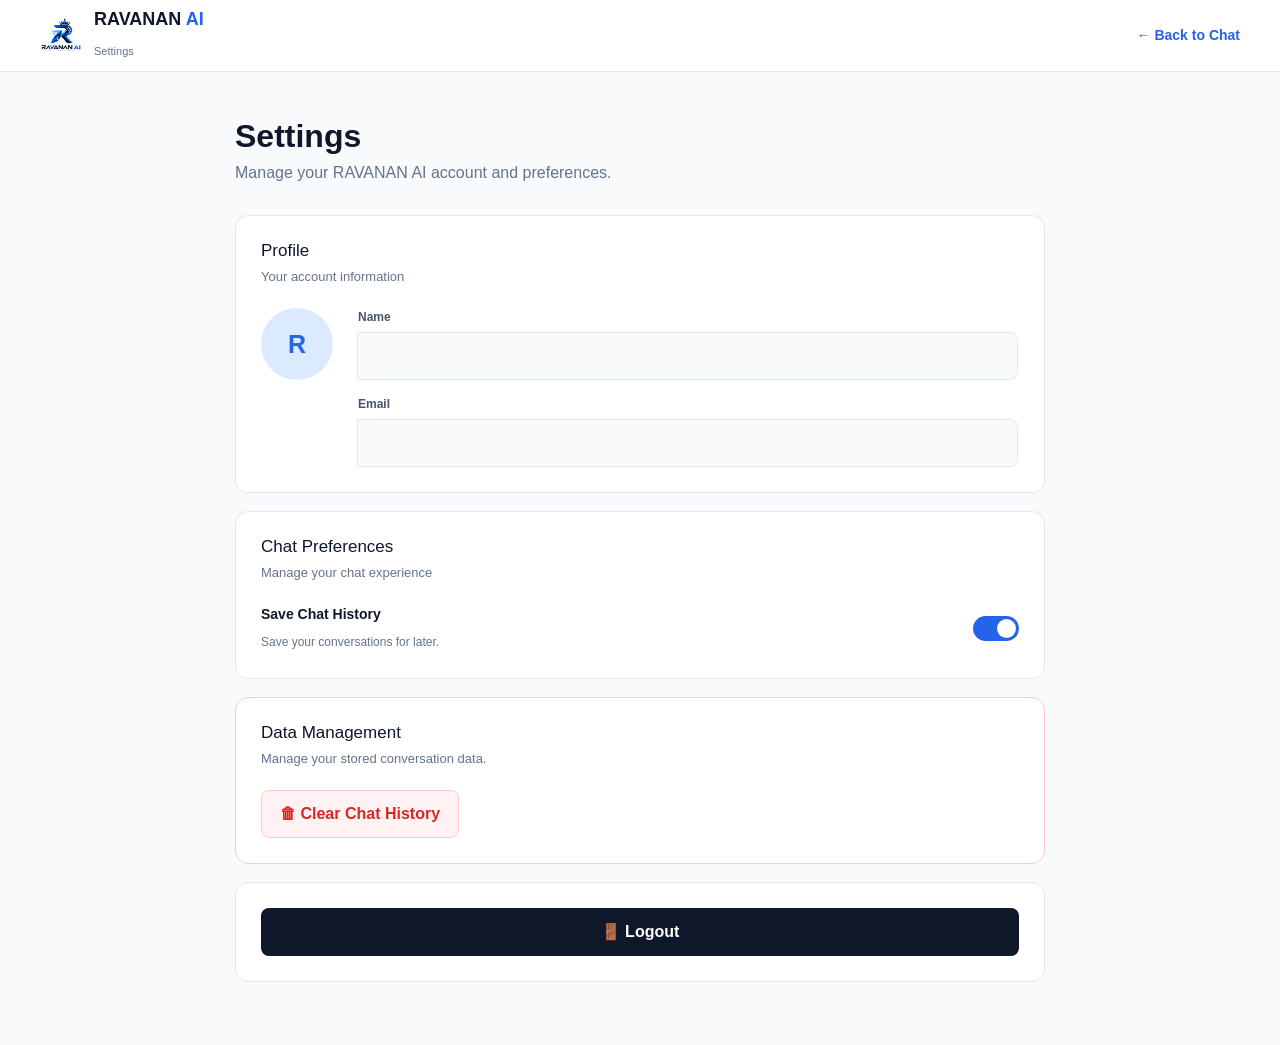
==== settings.html @ aa384fe1 "Add files via upload" ====
<!DOCTYPE html>
<html lang="en">
<head>
    <meta charset="UTF-8">
    <meta name="viewport" content="width=device-width, initial-scale=1.0">
    <title>Settings | RAVANAN AI</title>
    <link rel="icon" href="Img/Brand-icon.png">
    <link rel="stylesheet" href="Bootstrap/css/bootstrap.min.css">
    <link rel="stylesheet" href="Bootstrap/js/bootstrap.min.js">
    <link rel="stylesheet" href="CSS/settings.css">
</head>
<body>

    <div class="settings-page">

        <!-- HEADER -->

        <header class="settings-header">

            <div class="settings-brand">

                <img
                    src="Img/Brand-icon.png"
                    alt="RAVANAN AI">

                <div>
                    <h2>RAVANAN <span>AI</span></h2>
                    <small>Settings</small>
                </div>

            </div>


            <a href="chat.html" class="back-btn">
                ← Back to Chat
            </a>

        </header>


        <!-- MAIN -->

        <main class="settings-container">

            <h1>Settings</h1>

            <p class="settings-subtitle">
                Manage your RAVANAN AI account and preferences.
            </p>


            <!-- PROFILE -->

            <section class="settings-card">

                <div class="card-title">

                    <h3>Profile</h3>
                    <p> Your account information </p>

                </div>


                <div class="profile-section">

                    <div class="profile-avatar" id="profileAvatar"> R </div>

                    <div class="profile-details">

                        <div class="input-group">

                            <label>Name</label>
                            <input type="text" id="profileName" readonly>

                        </div>


                        <div class="input-group">

                            <label>Email</label>
                            <input type="email" id="profileEmail" readonly>

                        </div>

                    </div>

                </div>

            </section>


            <!-- CHAT SETTINGS -->

            <section class="settings-card">

                <div class="card-title">

                    <h3>Chat Preferences</h3>
                    <p> Manage your chat experience </p>

                </div>


                <div class="setting-row">

                    <div>

                        <strong>Save Chat History</strong>
                        <small> Save your conversations for later. </small>

                    </div>


                    <label class="switch">

                        <input type="checkbox" id="historyToggle" checked>
                        <span class="slider"></span>

                    </label>

                </div>

            </section>


            <!-- DANGER ZONE -->

            <section class="settings-card danger-card">

                <div class="card-title">

                    <h3>Data Management</h3>
                    <p> Manage your stored conversation data. </p>

                </div>


                <button id="clearHistoryBtn" class="danger-btn">
                    🗑 Clear Chat History
                </button>

            </section>


            <!-- LOGOUT -->

            <section class="settings-card">

                <button id="logoutBtn" class="logout-btn">
                    🚪 Logout
                </button>

            </section>

        </main>

    </div>

    


    <script src="js/settings.js"></script>

</body>

</html>
---- CSS/settings.css ----
* {
    margin: 0;
    padding: 0;
    box-sizing: border-box;
}

body {
    font-family: Arial, Helvetica, sans-serif;
    background: #F8FAFC;
    color: #0F172A;
}


/* =========================
   HEADER
========================= */

.settings-header {
    height: 72px;
    background: #FFFFFF;
    border-bottom: 1px solid #E2E8F0;
    padding: 0 40px;
    display: flex;
    align-items: center;
    justify-content: space-between;
}

.settings-brand {
    display: flex;
    align-items: center;
    gap: 12px;
}

.settings-brand img {
    width: 42px;
    height: 42px;
    border-radius: 10px;
    object-fit: cover;
}

.settings-brand h2 {
    font-size: 18px;
    font-weight: 800;
}

.settings-brand h2 span {
    color: #2563EB;
}

.settings-brand small {
    color: #64748B;
    font-size: 11px;
}

.back-btn {
    color: #2563EB;
    text-decoration: none;
    font-size: 14px;
    font-weight: 600;
}

.back-btn:hover {
    text-decoration: underline;
}


/* =========================
   CONTAINER
========================= */

.settings-container {
    width: 100%;
    max-width: 850px;
    margin: auto;
    padding: 45px 20px;
}

.settings-container > h1 {
    font-size: 32px;
    font-weight: 800;
    margin-bottom: 6px;
}

.settings-subtitle {
    color: #64748B;
    margin-bottom: 30px;
}


/* =========================
   CARD
========================= */

.settings-card {
    background: #FFFFFF;
    border: 1px solid #E2E8F0;
    border-radius: 13px;
    padding: 25px;
    margin-bottom: 18px;
}

.card-title {
    margin-bottom: 22px;
}

.card-title h3 {
    font-size: 17px;
    margin-bottom: 5px;
}

.card-title p {
    color: #64748B;
    font-size: 13px;
}


/* =========================
   PROFILE
========================= */

.profile-section {
    display: flex;
    gap: 25px;
    align-items: flex-start;
}

.profile-avatar {
    width: 72px;
    height: 72px;
    border-radius: 50%;
    background: #DBEAFE;
    color: #2563EB;
    display: flex;
    align-items: center;
    justify-content: center;
    font-size: 25px;
    font-weight: 700;
    flex-shrink: 0;
}

.profile-details {
    flex: 1;
}

.input-group {
    margin-bottom: 15px;
}

.input-group:last-child {
    margin-bottom: 0;
}

.input-group label {
    display: block;
    font-size: 12px;
    font-weight: 600;
    color: #475569;
    margin-bottom: 6px;
}

.input-group input {
    width: 100%;
    padding: 11px 13px;
    border: 1px solid #E2E8F0;
    border-radius: 8px;
    background: #F8FAFC;
    color: #334155;
    outline: none;
}




/* =========================
   SETTING ROW
========================= */

.setting-row {
    display: flex;
    align-items: center;
    justify-content: space-between;
    gap: 20px;
}

.setting-row strong {
    display: block;
    font-size: 14px;
    margin-bottom: 4px;
}

.setting-row small {
    color: #64748B;
    font-size: 12px;
}




/* =========================
   TOGGLE
========================= */

.switch {
    position: relative;
    width: 46px;
    height: 25px;
    flex-shrink: 0;
}

.switch input {
    opacity: 0;
    width: 0;
    height: 0;
}

.slider {
    position: absolute;
    inset: 0;
    background: #CBD5E1;
    border-radius: 20px;
    cursor: pointer;
    transition: 0.3s;
}

.slider::before {
    content: "";
    position: absolute;
    width: 19px;
    height: 19px;
    left: 3px;
    top: 3px;
    background: #FFFFFF;
    border-radius: 50%;
    transition: 0.3s;
}

.switch input:checked + .slider {
    background: #2563EB;
}

.switch input:checked + .slider::before {
    transform: translateX(21px);
}


/* =========================
   DANGER
========================= */

.danger-card {
    border-color: #FECACA;
}

.danger-btn {
    padding: 11px 18px;
    border: 1px solid #FECACA;
    background: #FEF2F2;
    color: #DC2626;
    border-radius: 8px;
    font-weight: 600;
    cursor: pointer;
}

.danger-btn:hover {
    background: #FEE2E2;
}


/* =========================
   LOGOUT
========================= */

.logout-btn {
    width: 100%;
    padding: 12px;
    border: none;
    background: #0F172A;
    color: #FFFFFF;
    border-radius: 8px;
    font-weight: 600;
    cursor: pointer;
}

.logout-btn:hover {
    background: #1E293B;
}


/* =========================
   MOBILE
========================= */

@media (max-width: 600px) {

    .settings-header {
        padding: 0 18px;
    }

    .settings-container {
        padding: 30px 15px;
    }

    .profile-section {
        flex-direction: column;
    }

    .profile-details {
        width: 100%;
    }

    .setting-row {
        align-items: flex-start;
    }

}
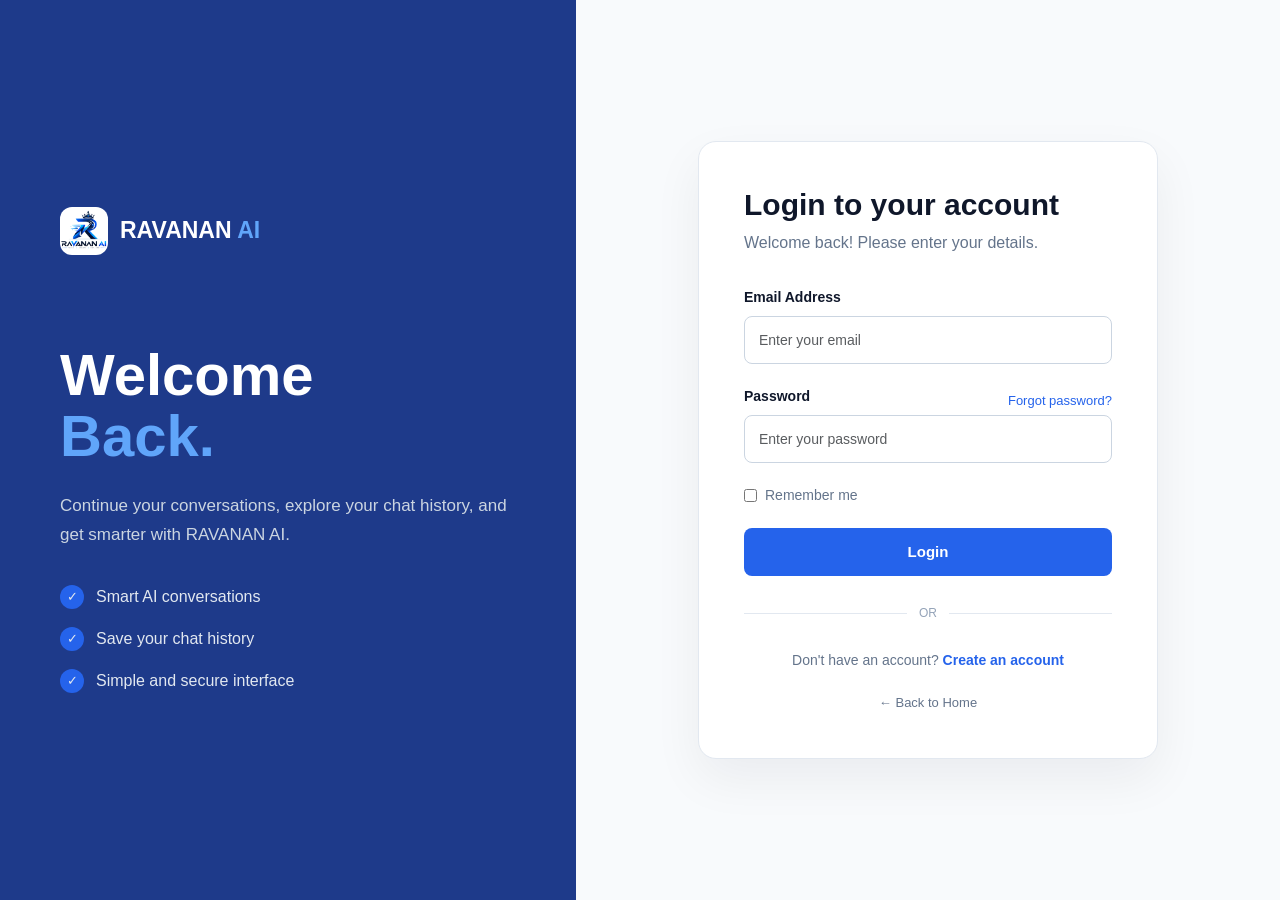
==== commit 7be7d805: "Fix HTML encoding issues in settings.html" ====
--- a/settings.html
+++ b/settings.html
@@ -159,8 +159,8 @@
     
 
 
-    <script src="js/settings.js"></script>
+    <script src="JS/settings.js"></script>
 
 </body>
 
-</html>+</html>
